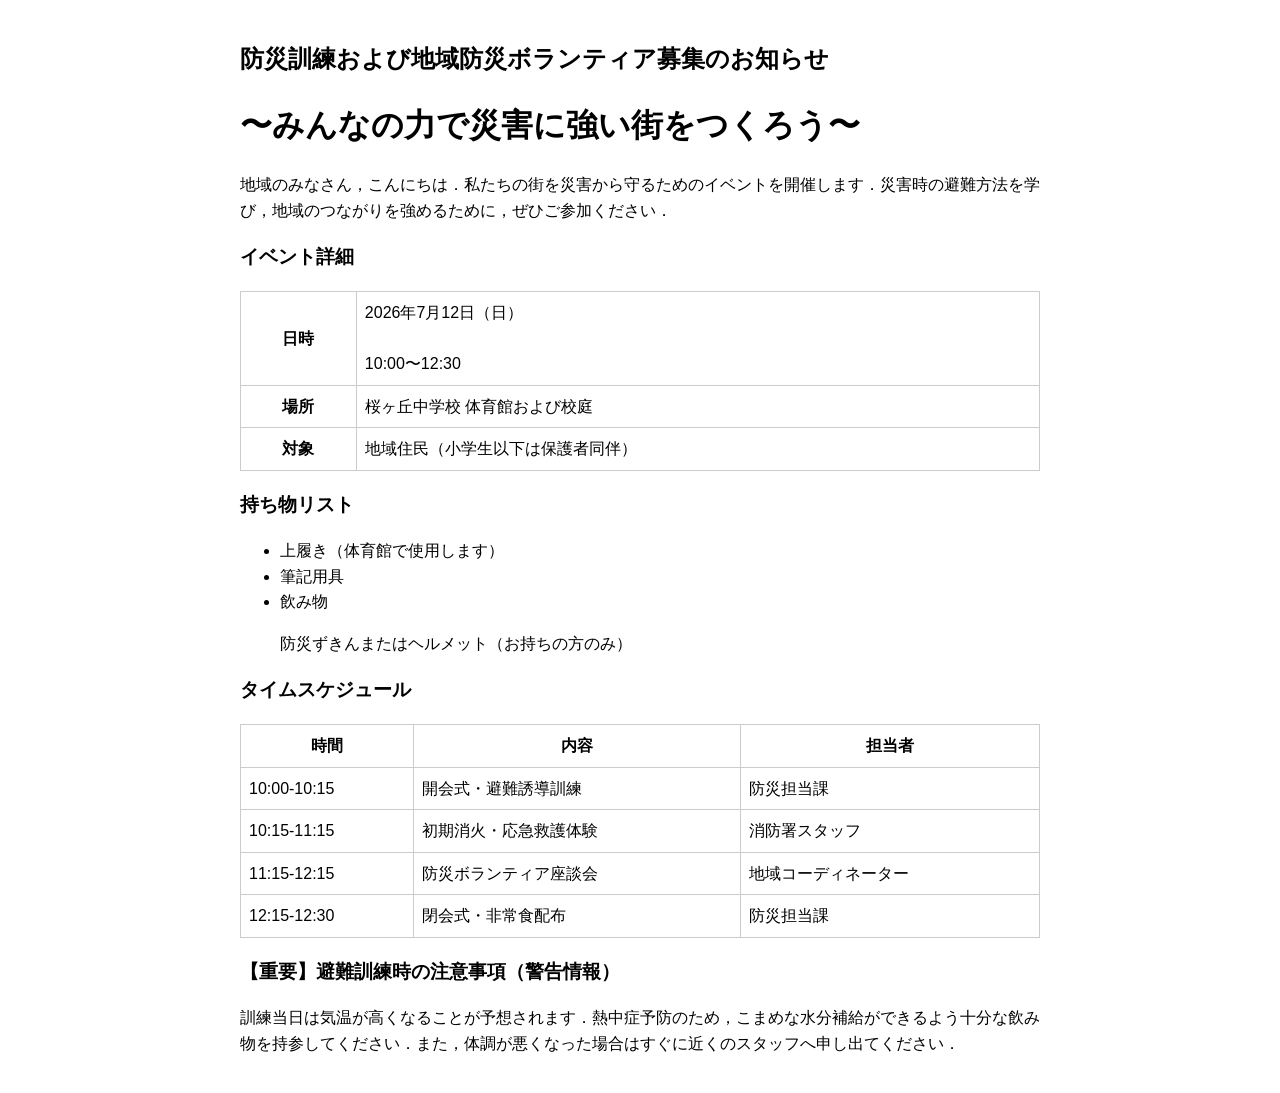
==== index.html @ 9305b460 "Initial commit of visual redesign template" ====
<!DOCTYPE html>
<html lang="ja">
<head>
  <meta charset="UTF-8">
  <meta name="viewport" content="width=device-width, initial-scale=1.0">
  <title>防災訓練のお知らせ</title>
  <link rel="stylesheet" href="style.css">
</head>
<body>

  <!-- 【修正ポイント1】大見出しがh2になっており，サブタイトルがh1になっている（階層の逆転） -->
  <h2>防災訓練および地域防災ボランティア募集のお知らせ</h2>
  <h1>〜みんなの力で災害に強い街をつくろう〜</h1>
  
  <p>地域のみなさん，こんにちは．私たちの街を災害から守るためのイベントを開催します．災害時の避難方法を学び，地域のつながりを強めるために，ぜひご参加ください．</p>
  
  <!-- 【修正ポイント2】見出しの重要度階層が整理されておらず，すべてh3になっている -->
  <h3>イベント詳細</h3>
  <table>
    <!-- 【修正ポイント3】表の中に余計な <br> があり，レイアウト調整の邪魔になっている -->
    <tr>
      <th>日時</th>
      <td>2026年7月12日（日）<br><br>10:00〜12:30</td> <!-- 無駄な改行 -->
    </tr>
    <tr>
      <th>場所</th>
      <td>桜ヶ丘中学校 体育館および校庭</td>
    </tr>
    <tr>
      <th>対象</th>
      <td>地域住民（小学生以下は保護者同伴）</td>
    </tr>
  </table>
  
  <h3>持ち物リスト</h3>
  <ul>
    <li>上履き（体育館で使用します）</li>
    <li>筆記用具</li>
    <li>飲み物</li>
    <!-- 【修正ポイント4】リストであるにもかかわらず，ここだけ <p> タグで書かれていて箇条書きから外れている -->
    <p>防災ずきんまたはヘルメット（お持ちの方のみ）</p>
  </ul>
  
  <h3>タイムスケジュール</h3>
  <!-- 生徒自身でCSSを適用しやすくするために，クラス名（class="schedule-table" など）をHTML側に追加する余地を持たせておく -->
  <table>
    <tr>
      <th>時間</th>
      <th>内容</th>
      <th>担当者</th>
    </tr>
    <tr>
      <td>10:00-10:15</td>
      <td>開会式・避難誘導訓練</td>
      <td>防災担当課</td>
    </tr>
    <tr>
      <td>10:15-11:15</td>
      <td>初期消火・応急救護体験</td>
      <td>消防署スタッフ</td>
    </tr>
    <tr>
      <td>11:15-12:15</td>
      <td>防災ボランティア座談会</td>
      <td>地域コーディネーター</td>
    </tr>
    <tr>
      <td>12:15-12:30</td>
      <td>閉会式・非常食配布</td>
      <td>防災担当課</td>
    </tr>
  </table>

  <h3>【重要】避難訓練時の注意事項（警告情報）</h3>
  <p>訓練当日は気温が高くなることが予想されます．熱中症予防のため，こまめな水分補給ができるよう十分な飲み物を持参してください．また，体調が悪くなった場合はすぐに近くのスタッフへ申し出てください．</p>

</body>
</html>
---- style.css ----
/* style.css (初期状態の仕様) */
body {
  font-family: sans-serif;
  line-height: 1.6;
  max-width: 800px;
  margin: 0 auto;
  padding: 20px;
  /* 背景色と文字色はデフォルトのまま（白背景に黒文字） */
}

/* テーブルの基本的な線のみ指定．ここから見栄えを整える */
table {
  border-collapse: collapse;
  width: 100%;
  margin-top: 10px;
}
th, td {
  border: 1px solid #ccc;
  padding: 8px;
}

/* 
  生徒は以下に，情報デザインの原則（4色配色ルール，コントラスト比，
  カラーユニバーサルデザイン，近接・整列のための余白など）に沿って，
  スタイル定義を追加していきます．
*/
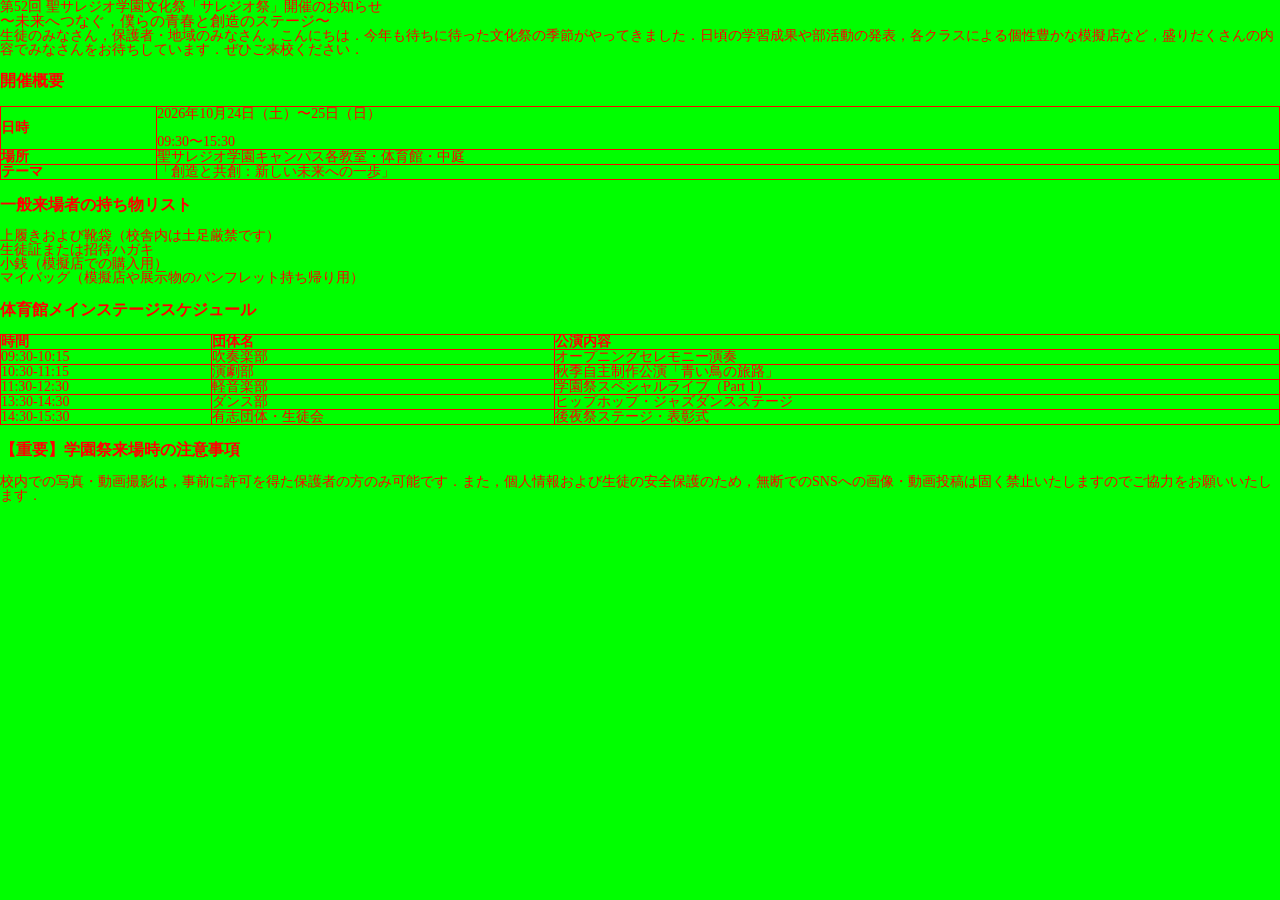
==== commit 15d1ca7e: "feat: change assignment and lecture theme from Disaster Drill to School Festival" ====
--- a/index.html
+++ b/index.html
@@ -3,76 +3,81 @@
 <head>
   <meta charset="UTF-8">
   <meta name="viewport" content="width=device-width, initial-scale=1.0">
-  <title>防災訓練のお知らせ</title>
+  <title>聖サレジオ学園文化祭のお知らせ</title>
   <link rel="stylesheet" href="style.css">
 </head>
 <body>
 
   <!-- 【修正ポイント1】大見出しがh2になっており，サブタイトルがh1になっている（階層の逆転） -->
-  <h2>防災訓練および地域防災ボランティア募集のお知らせ</h2>
-  <h1>〜みんなの力で災害に強い街をつくろう〜</h1>
+  <h2>第52回 聖サレジオ学園文化祭「サレジオ祭」開催のお知らせ</h2>
+  <h1>〜未来へつなぐ，僕らの青春と創造のステージ〜</h1>
   
-  <p>地域のみなさん，こんにちは．私たちの街を災害から守るためのイベントを開催します．災害時の避難方法を学び，地域のつながりを強めるために，ぜひご参加ください．</p>
+  <p>生徒のみなさん，保護者・地域のみなさん，こんにちは．今年も待ちに待った文化祭の季節がやってきました．日頃の学習成果や部活動の発表，各クラスによる個性豊かな模擬店など，盛りだくさんの内容でみなさんをお待ちしています．ぜひご来校ください．</p>
   
   <!-- 【修正ポイント2】見出しの重要度階層が整理されておらず，すべてh3になっている -->
-  <h3>イベント詳細</h3>
+  <h3>開催概要</h3>
   <table>
     <!-- 【修正ポイント3】表の中に余計な <br> があり，レイアウト調整の邪魔になっている -->
     <tr>
       <th>日時</th>
-      <td>2026年7月12日（日）<br><br>10:00〜12:30</td> <!-- 無駄な改行 -->
+      <td>2026年10月24日（土）〜25日（日）<br><br>09:30〜15:30</td> <!-- 無駄な改行 -->
     </tr>
     <tr>
       <th>場所</th>
-      <td>桜ヶ丘中学校 体育館および校庭</td>
+      <td>聖サレジオ学園キャンパス各教室・体育館・中庭</td>
     </tr>
     <tr>
-      <th>対象</th>
-      <td>地域住民（小学生以下は保護者同伴）</td>
+      <th>テーマ</th>
+      <td>「創造と共創：新しい未来への一歩」</td>
     </tr>
   </table>
   
-  <h3>持ち物リスト</h3>
+  <h3>一般来場者の持ち物リスト</h3>
   <ul>
-    <li>上履き（体育館で使用します）</li>
-    <li>筆記用具</li>
-    <li>飲み物</li>
+    <li>上履きおよび靴袋（校舎内は土足厳禁です）</li>
+    <li>生徒証または招待ハガキ</li>
+    <li>小銭（模擬店での購入用）</li>
     <!-- 【修正ポイント4】リストであるにもかかわらず，ここだけ <p> タグで書かれていて箇条書きから外れている -->
-    <p>防災ずきんまたはヘルメット（お持ちの方のみ）</p>
+    <p>マイバッグ（模擬店や展示物のパンフレット持ち帰り用）</p>
   </ul>
   
-  <h3>タイムスケジュール</h3>
-  <!-- 生徒自身でCSSを適用しやすくするために，クラス名（class="schedule-table" など）をHTML側に追加する余地を持たせておく -->
+  <h3>体育館メインステージスケジュール</h3>
   <table>
     <tr>
       <th>時間</th>
-      <th>内容</th>
-      <th>担当者</th>
+      <th>団体名</th>
+      <th>公演内容</th>
     </tr>
     <tr>
-      <td>10:00-10:15</td>
-      <td>開会式・避難誘導訓練</td>
-      <td>防災担当課</td>
+      <td>09:30-10:15</td>
+      <td>吹奏楽部</td>
+      <td>オープニングセレモニー演奏</td>
     </tr>
     <tr>
-      <td>10:15-11:15</td>
-      <td>初期消火・応急救護体験</td>
-      <td>消防署スタッフ</td>
+      <td>10:30-11:15</td>
+      <td>演劇部</td>
+      <td>秋季自主制作公演「青い鳥の旅路」</td>
     </tr>
     <tr>
-      <td>11:15-12:15</td>
-      <td>防災ボランティア座談会</td>
-      <td>地域コーディネーター</td>
+      <td>11:30-12:30</td>
+      <td>軽音楽部</td>
+      <td>学園祭スペシャルライブ（Part 1）</td>
     </tr>
     <tr>
-      <td>12:15-12:30</td>
-      <td>閉会式・非常食配布</td>
-      <td>防災担当課</td>
+      <td>13:30-14:30</td>
+      <td>ダンス部</td>
+      <td>ヒップホップ・ジャズダンスステージ</td>
+    </tr>
+    <tr>
+      <td>14:30-15:30</td>
+      <td>有志団体・生徒会</td>
+      <td>後夜祭ステージ・表彰式</td>
     </tr>
   </table>
 
-  <h3>【重要】避難訓練時の注意事項（警告情報）</h3>
-  <p>訓練当日は気温が高くなることが予想されます．熱中症予防のため，こまめな水分補給ができるよう十分な飲み物を持参してください．また，体調が悪くなった場合はすぐに近くのスタッフへ申し出てください．</p>
+  <!-- 【重要】カラーユニバーサルデザイン評価対象 -->
+  <h3>【重要】学園祭来場時の注意事項</h3>
+  <p class="alert-message">校内での写真・動画撮影は，事前に許可を得た保護者の方のみ可能です．また，個人情報および生徒の安全保護のため，無断でのSNSへの画像・動画投稿は固く禁止いたしますのでご協力をお願いいたします．</p>
 
 </body>
 </html>
--- a/style.css
+++ b/style.css
@@ -1,26 +1,61 @@
-/* style.css (初期状態の仕様) */
+/* style.css (初期状態：情報デザインの原則を無視した伝わらないスタイル) */
+
+/* 1．フォントと文字の工夫の無視（可読性・視認性・判読性の欠如） */
 body {
-  font-family: sans-serif;
-  line-height: 1.6;
-  max-width: 800px;
-  margin: 0 auto;
-  padding: 20px;
-  /* 背景色と文字色はデフォルトのまま（白背景に黒文字） */
+  font-family: "MS Serif", "New York", "Times New Roman", serif; /* 細くて読みにくい明朝体 */
+  line-height: 1.0; /* 行間がぎちぎちで文字が重なって読みづらい */
+  font-size: 14px;
+  max-width: 100%;
+  margin: 0;
+  padding: 0; /* 画面の端に文字が張り付き，余白がない */
 }
 
-/* テーブルの基本的な線のみ指定．ここから見栄えを整える */
+/* 2．配色ルールの無視（ハレーションと低コントラスト） */
+body {
+  background-color: #00ff00; /* 目がチカチカする原色の緑色（ハレーション） */
+  color: #ff0000; /* 原色の赤色の文字 */
+}
+
+/* ジャンプ率（対比）の欠如：見出しと本文の区別がつかない */
+h1 {
+  font-size: 15px; /* 本文とほぼ同じ大きさ */
+  font-weight: normal; /* 太字にしない */
+  color: #ff0000;
+  margin: 0;
+}
+h2 {
+  font-size: 14px;
+  font-weight: normal;
+  color: #ff0000;
+  margin: 0;
+}
+
+/* 3．カラーユニバーサルデザインの無視（色だけに頼った強調） */
+/* 警告文なのに「色を変えただけ」で，太字や境界線・アイコンによる補完がない */
+.alert-message {
+  color: #ff0000;
+  font-weight: normal;
+}
+
+/* 4．余白・レイアウトの無視（近接と整列の欠如） */
 table {
   border-collapse: collapse;
   width: 100%;
-  margin-top: 10px;
+  margin: 0; /* 余白がなく境界がわからない */
 }
 th, td {
-  border: 1px solid #ccc;
-  padding: 8px;
+  border: 1px solid #ff0000;
+  padding: 0; /* セル内の余白がなく，文字が枠線に完全に張り付いて読めない */
+  text-align: left;
 }
 
-/* 
-  生徒は以下に，情報デザインの原則（4色配色ルール，コントラスト比，
-  カラーユニバーサルデザイン，近接・整列のための余白など）に沿って，
-  スタイル定義を追加していきます．
-*/
+/* リストの余白と構造の崩壊 */
+ul, li {
+  margin: 0;
+  padding: 0;
+  list-style: none; /* 箇条書き記号を消して，情報のまとまりをわからなくしている */
+}
+p {
+  margin: 0;
+  padding: 0;
+}
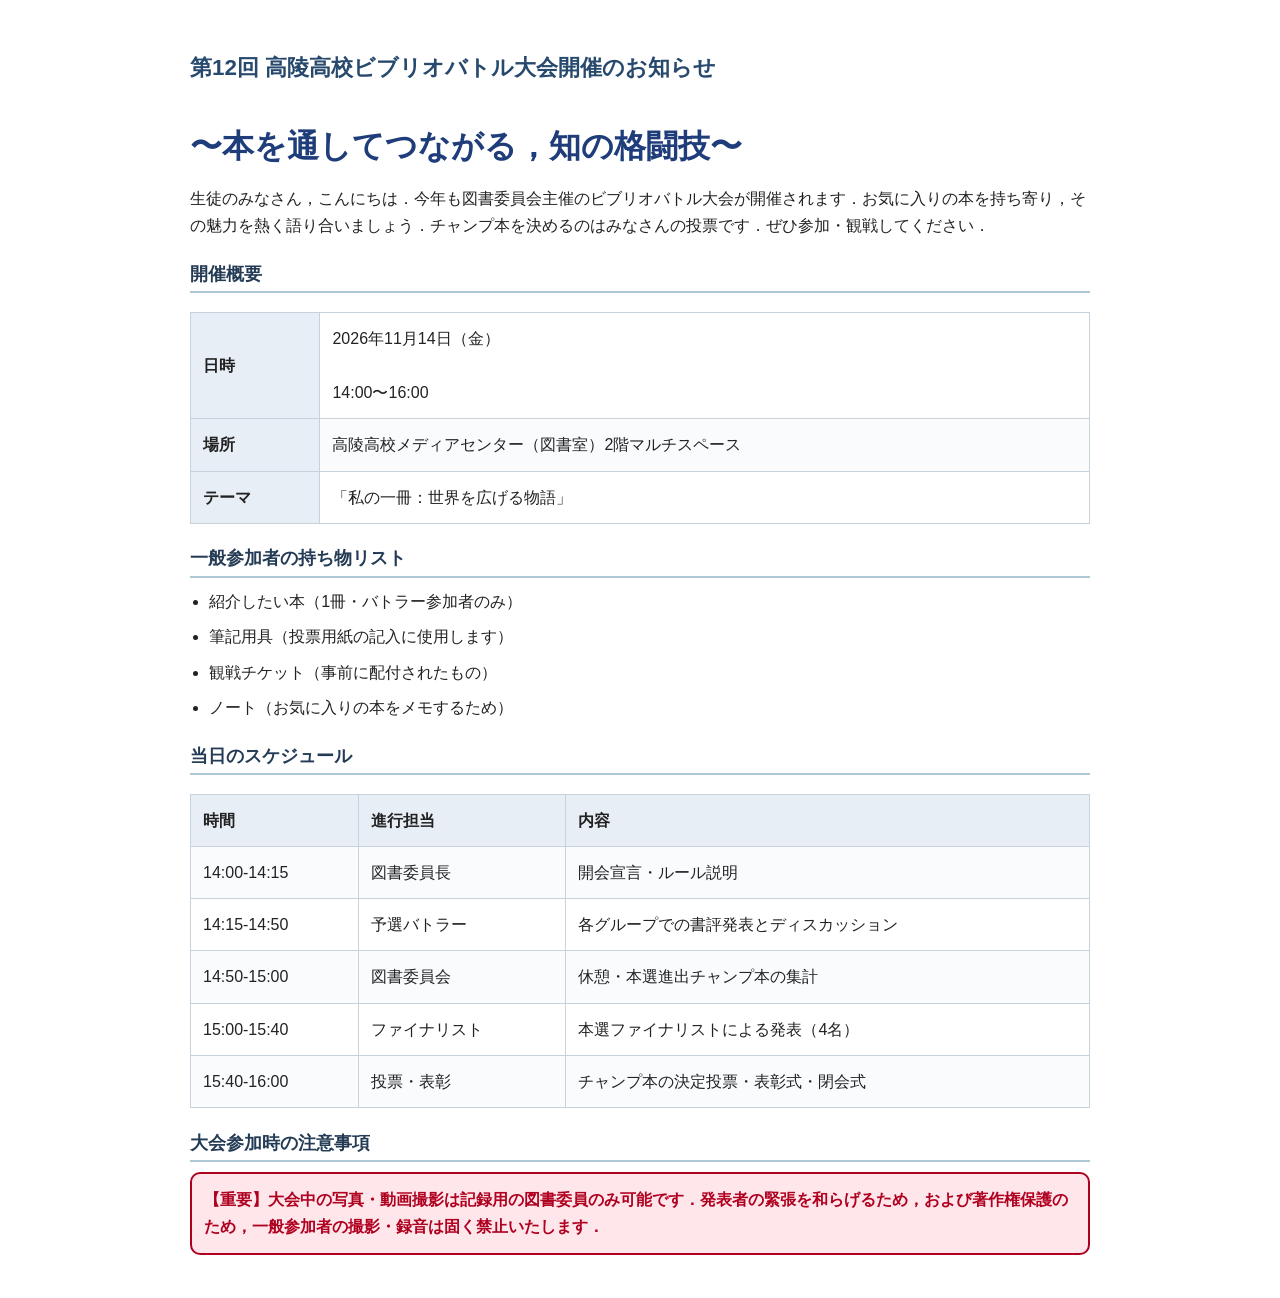
==== commit 08d2e051: "html" ====
--- a/index.html
+++ b/index.html
@@ -3,81 +3,81 @@
 <head>
   <meta charset="UTF-8">
   <meta name="viewport" content="width=device-width, initial-scale=1.0">
-  <title>聖サレジオ学園文化祭のお知らせ</title>
+  <title>高陵高校ビブリオバトル大会のお知らせ</title>
   <link rel="stylesheet" href="style.css">
 </head>
 <body>
 
-  <!-- 【修正ポイント1】大見出しがh2になっており，サブタイトルがh1になっている（階層の逆転） -->
-  <h2>第52回 聖サレジオ学園文化祭「サレジオ祭」開催のお知らせ</h2>
-  <h1>〜未来へつなぐ，僕らの青春と創造のステージ〜</h1>
+  <!-- タイトルセクション -->
+  <h2>第12回 高陵高校ビブリオバトル大会開催のお知らせ</h2>
+  <h1>〜本を通してつながる，知の格闘技〜</h1>
   
-  <p>生徒のみなさん，保護者・地域のみなさん，こんにちは．今年も待ちに待った文化祭の季節がやってきました．日頃の学習成果や部活動の発表，各クラスによる個性豊かな模擬店など，盛りだくさんの内容でみなさんをお待ちしています．ぜひご来校ください．</p>
+  <p>生徒のみなさん，こんにちは．今年も図書委員会主催のビブリオバトル大会が開催されます．お気に入りの本を持ち寄り，その魅力を熱く語り合いましょう．チャンプ本を決めるのはみなさんの投票です．ぜひ参加・観戦してください．</p>
   
-  <!-- 【修正ポイント2】見出しの重要度階層が整理されておらず，すべてh3になっている -->
+  <!-- 開催概要 -->
   <h3>開催概要</h3>
   <table>
-    <!-- 【修正ポイント3】表の中に余計な <br> があり，レイアウト調整の邪魔になっている -->
     <tr>
       <th>日時</th>
-      <td>2026年10月24日（土）〜25日（日）<br><br>09:30〜15:30</td> <!-- 無駄な改行 -->
+      <td>2026年11月14日（金）<br><br>14:00〜16:00</td>
     </tr>
     <tr>
       <th>場所</th>
-      <td>聖サレジオ学園キャンパス各教室・体育館・中庭</td>
+      <td>高陵高校メディアセンター（図書室）2階マルチスペース</td>
     </tr>
     <tr>
       <th>テーマ</th>
-      <td>「創造と共創：新しい未来への一歩」</td>
+      <td>「私の一冊：世界を広げる物語」</td>
     </tr>
   </table>
   
-  <h3>一般来場者の持ち物リスト</h3>
+  <!-- 持ち物リスト -->
+  <h3>一般参加者の持ち物リスト</h3>
   <ul>
-    <li>上履きおよび靴袋（校舎内は土足厳禁です）</li>
-    <li>生徒証または招待ハガキ</li>
-    <li>小銭（模擬店での購入用）</li>
-    <!-- 【修正ポイント4】リストであるにもかかわらず，ここだけ <p> タグで書かれていて箇条書きから外れている -->
-    <p>マイバッグ（模擬店や展示物のパンフレット持ち帰り用）</p>
+    <li>紹介したい本（1冊・バトラー参加者のみ）</li>
+    <li>筆記用具（投票用紙の記入に使用します）</li>
+    <li>観戦チケット（事前に配付されたもの）</li>
+    <li>ノート（お気に入りの本をメモするため）</li>
   </ul>
   
-  <h3>体育館メインステージスケジュール</h3>
+  <!-- ステージスケジュール -->
+  <h3>当日のスケジュール</h3>
   <table>
     <tr>
       <th>時間</th>
-      <th>団体名</th>
-      <th>公演内容</th>
+      <th>進行担当</th>
+      <th>内容</th>
     </tr>
     <tr>
-      <td>09:30-10:15</td>
-      <td>吹奏楽部</td>
-      <td>オープニングセレモニー演奏</td>
+      <td>14:00-14:15</td>
+      <td>図書委員長</td>
+      <td>開会宣言・ルール説明</td>
     </tr>
     <tr>
-      <td>10:30-11:15</td>
-      <td>演劇部</td>
-      <td>秋季自主制作公演「青い鳥の旅路」</td>
+      <td>14:15-14:50</td>
+      <td>予選バトラー</td>
+      <td>各グループでの書評発表とディスカッション</td>
     </tr>
     <tr>
-      <td>11:30-12:30</td>
-      <td>軽音楽部</td>
-      <td>学園祭スペシャルライブ（Part 1）</td>
+      <td>14:50-15:00</td>
+      <td>図書委員会</td>
+      <td>休憩・本選進出チャンプ本の集計</td>
     </tr>
     <tr>
-      <td>13:30-14:30</td>
-      <td>ダンス部</td>
-      <td>ヒップホップ・ジャズダンスステージ</td>
+      <td>15:00-15:40</td>
+      <td>ファイナリスト</td>
+      <td>本選ファイナリストによる発表（4名）</td>
     </tr>
     <tr>
-      <td>14:30-15:30</td>
-      <td>有志団体・生徒会</td>
-      <td>後夜祭ステージ・表彰式</td>
+      <td>15:40-16:00</td>
+      <td>投票・表彰</td>
+      <td>チャンプ本の決定投票・表彰式・閉会式</td>
     </tr>
   </table>
 
-  <!-- 【重要】カラーユニバーサルデザイン評価対象 -->
-  <h3>【重要】学園祭来場時の注意事項</h3>
-  <p class="alert-message">校内での写真・動画撮影は，事前に許可を得た保護者の方のみ可能です．また，個人情報および生徒の安全保護のため，無断でのSNSへの画像・動画投稿は固く禁止いたしますのでご協力をお願いいたします．</p>
+  <!-- 注意事項 -->
+  <h3>大会参加時の注意事項</h3>
+  <p class="alert-message">【重要】大会中の写真・動画撮影は記録用の図書委員のみ可能です．発表者の緊張を和らげるため，および著作権保護のため，一般参加者の撮影・録音は固く禁止いたします．</p>
 
 </body>
 </html>
--- a/style.css
+++ b/style.css
@@ -1,61 +1,105 @@
-/* style.css (初期状態：情報デザインの原則を無視した伝わらないスタイル) */
-
-/* 1．フォントと文字の工夫の無視（可読性・視認性・判読性の欠如） */
 body {
-  font-family: "MS Serif", "New York", "Times New Roman", serif; /* 細くて読みにくい明朝体 */
-  line-height: 1.0; /* 行間がぎちぎちで文字が重なって読みづらい */
-  font-size: 14px;
-  max-width: 100%;
-  margin: 0;
-  padding: 0; /* 画面の端に文字が張り付き，余白がない */
+    font-family: "Noto Sans JP", "Segoe UI", sans-serif;
+    background-color: #f7f5f1;
+    color: #222222;
+    line-height: 1.7;
+    margin: 0;
+    padding: 24px;
 }
 
-/* 2．配色ルールの無視（ハレーションと低コントラスト） */
-body {
-  background-color: #00ff00; /* 目がチカチカする原色の緑色（ハレーション） */
-  color: #ff0000; /* 原色の赤色の文字 */
+h1, h2, h3 {
+    margin-top: 1.4em;
+    margin-bottom: 0.6em;
+    line-height: 1.2;
 }
 
-/* ジャンプ率（対比）の欠如：見出しと本文の区別がつかない */
 h1 {
-  font-size: 15px; /* 本文とほぼ同じ大きさ */
-  font-weight: normal; /* 太字にしない */
-  color: #ff0000;
-  margin: 0;
-}
-h2 {
-  font-size: 14px;
-  font-weight: normal;
-  color: #ff0000;
-  margin: 0;
+    font-size: 2rem;
+    color: #1f3d7a;
 }
 
-/* 3．カラーユニバーサルデザインの無視（色だけに頼った強調） */
-/* 警告文なのに「色を変えただけ」で，太字や境界線・アイコンによる補完がない */
-.alert-message {
-  color: #ff0000;
-  font-weight: normal;
+h2 {
+    font-size: 1.4rem;
+    color: #27496d;
 }
 
-/* 4．余白・レイアウトの無視（近接と整列の欠如） */
-table {
-  border-collapse: collapse;
-  width: 100%;
-  margin: 0; /* 余白がなく境界がわからない */
-}
-th, td {
-  border: 1px solid #ff0000;
-  padding: 0; /* セル内の余白がなく，文字が枠線に完全に張り付いて読めない */
-  text-align: left;
+h3 {
+    font-size: 1.1rem;
+    color: #243b55;
+    border-bottom: 2px solid #aec8d8;
+    padding-bottom: 6px;
 }
 
-/* リストの余白と構造の崩壊 */
-ul, li {
-  margin: 0;
-  padding: 0;
-  list-style: none; /* 箇条書き記号を消して，情報のまとまりをわからなくしている */
+table {
+    width: 100%;
+    border-collapse: collapse;
+    margin: 1em 0;
 }
+
+th,
+td {
+    padding: 12px;
+    border: 1px solid #c7d2db;
+    text-align: left;
+}
+
+th {
+    background-color: #e8eef5;
+    font-weight: bold;
+}
+
+.alert-message {
+    color: #b00020;
+    background-color: #fee6ea;
+    border: 2px solid #b00020;
+    padding: 12px;
+    border-radius: 10px;
+    font-weight: bold;
+}
+body {
+    font-family: "Noto Sans JP", "Segoe UI", sans-serif;
+    background-color: #ffffff;
+    color: #222222;
+    line-height: 1.7;
+    margin: 0;
+    padding: 24px;
+}
+body {
+    max-width: 900px;
+    margin: 0 auto;
+    padding: 24px;
+    background-color: #ffffff;
+    color: #222222;
+    font-family: "Noto Sans JP", "Segoe UI", sans-serif;
+    line-height: 1.7;
+}
+
 p {
-  margin: 0;
-  padding: 0;
+    margin: 0 0 1.2em;
 }
+
+ul {
+    margin: 0 0 1.5em;
+    padding-left: 1.2em;
+}
+
+li {
+    margin-bottom: 0.5em;
+}
+
+table {
+    width: 100%;
+    border-collapse: collapse;
+    margin: 1.2em 0;
+}
+
+th,
+td {
+    padding: 12px;
+    border: 1px solid #c7d2db;
+    text-align: left;
+}
+
+tbody tr:nth-child(even) {
+    background-color: #f9fbfd;
+}
